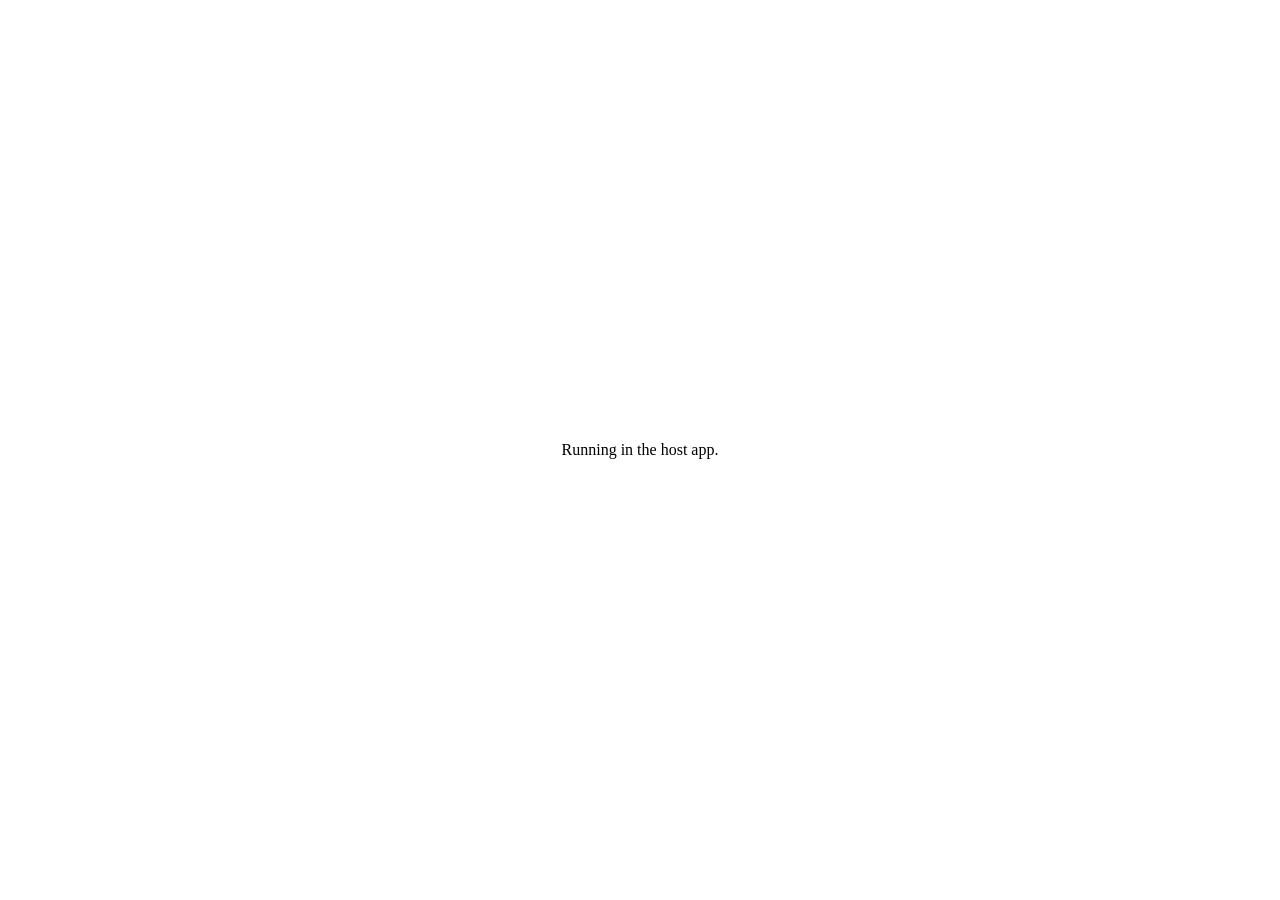
==== 100%/Shared (App)/Resources/Base.lproj/Main.html @ e72dddfa "Add classic Snake host app game" ====
<!DOCTYPE html>
<html>
<head>
    <meta http-equiv="Content-Type" content="text/html; charset=utf-8">
    <meta http-equiv="Content-Security-Policy" content="default-src 'self'">
    <meta name="viewport" content="width=device-width, initial-scale=1, user-scalable=no">
    <title>Snake</title>
    <link rel="stylesheet" href="../Style.css">
    <script src="../SnakeGame.js" defer></script>
    <script src="../Script.js" defer></script>
</head>
<body>
    <main class="app-shell">
        <img class="app-icon" src="../Icon.png" width="64" height="64" alt="100% Icon">
        <section class="game-copy" aria-label="Game introduction">
            <h1>Snake</h1>
            <p class="subtitle">Classic grid movement with a minimal host app shell.</p>
            <p class="platform-note" data-platform>Running in the host app.</p>
        </section>
        <section class="scoreboard" aria-label="Scoreboard">
            <div class="score-card">
                <span>Score</span>
                <strong data-score>0</strong>
            </div>
            <div class="score-card">
                <span>Status</span>
                <strong data-status>Ready</strong>
            </div>
        </section>
        <div class="game-actions">
            <button type="button" data-toggle-play>Start</button>
            <button type="button" data-restart>Restart</button>
        </div>
        <div class="board-wrapper">
            <div class="board" data-board role="grid" aria-label="Snake game board"></div>
        </div>
        <p class="game-help">Arrow keys or WASD move. Space pauses. R restarts the run.</p>
        <div class="touch-controls" aria-label="On-screen controls">
            <div class="control-row">
                <button type="button" data-direction="up">Up</button>
            </div>
            <div class="control-row">
                <button type="button" data-direction="left">Left</button>
                <button type="button" data-toggle-play>Pause</button>
                <button type="button" data-direction="right">Right</button>
            </div>
            <div class="control-row">
                <button type="button" data-direction="down">Down</button>
            </div>
        </div>
    </main>
</body>
</html>
---- 100%/Shared (App)/Resources/Style.css ----
* {
    box-sizing: border-box;
    -webkit-user-select: none;
    -webkit-user-drag: none;
    cursor: default;
}

:root {
    color-scheme: light dark;
    --spacing: 20px;
    --board-size: min(78vmin, 420px);
    --panel-border: rgba(128, 128, 128, 0.35);
    --panel-fill: rgba(128, 128, 128, 0.14);
    --cell-fill: rgba(128, 128, 128, 0.18);
    --food-fill: #d64545;
}

html {
    height: 100%;
}

body {
    display: flex;
    align-items: center;
    justify-content: center;
    flex-direction: column;
    gap: var(--spacing);
    margin: 0;
    min-height: 100%;
    padding: var(--spacing);
    font: -apple-system-body;
    text-align: center;
}

p {
    margin: 0;
}

button {
    padding: 10px 14px;
    border: 1px solid var(--panel-border);
    border-radius: 10px;
    background: var(--panel-fill);
    font: inherit;
    cursor: pointer;
}

.app-shell {
    width: min(100%, 560px);
    display: flex;
    flex-direction: column;
    align-items: center;
    gap: 16px;
}

.app-icon {
    width: 64px;
    height: 64px;
    border-radius: 14px;
}

h1 {
    margin: 0;
    font: -apple-system-headline;
}

.game-copy {
    display: flex;
    flex-direction: column;
    gap: 6px;
}

.subtitle,
.platform-note,
.game-help {
    opacity: 0.75;
}

.scoreboard,
.game-actions,
.control-row {
    width: 100%;
    display: flex;
    gap: 12px;
    justify-content: center;
}

.scoreboard {
    display: grid;
    grid-template-columns: repeat(2, minmax(0, 1fr));
}

.score-card {
    display: flex;
    flex-direction: column;
    gap: 6px;
    padding: 12px 14px;
    border: 1px solid var(--panel-border);
    border-radius: 12px;
    background: var(--panel-fill);
}

.score-card span {
    font-size: 0.9em;
    opacity: 0.72;
}

.score-card strong {
    font-size: 1.2em;
}

.board-wrapper {
    width: 100%;
    display: flex;
    justify-content: center;
}

.board {
    --columns: 16;
    width: var(--board-size);
    aspect-ratio: 1;
    display: grid;
    grid-template-columns: repeat(var(--columns), 1fr);
    gap: 2px;
    padding: 2px;
    border: 1px solid var(--panel-border);
    border-radius: 14px;
    background: var(--panel-fill);
    touch-action: none;
}

.board-cell {
    border-radius: 4px;
    background: var(--cell-fill);
}

.board-cell.snake {
    background: currentColor;
    opacity: 0.7;
}

.board-cell.head {
    opacity: 1;
}

.board-cell.food {
    background: var(--food-fill);
    opacity: 1;
}

.touch-controls {
    display: none;
    width: 100%;
    gap: 10px;
}

@media (max-width: 720px), (pointer: coarse) {
    .touch-controls {
        display: flex;
        flex-direction: column;
        align-items: center;
    }
}

@media (max-width: 480px) {
    body {
        padding: 14px;
    }

    .app-icon {
        width: 52px;
        height: 52px;
    }

    .board {
        width: min(86vw, 420px);
    }
}
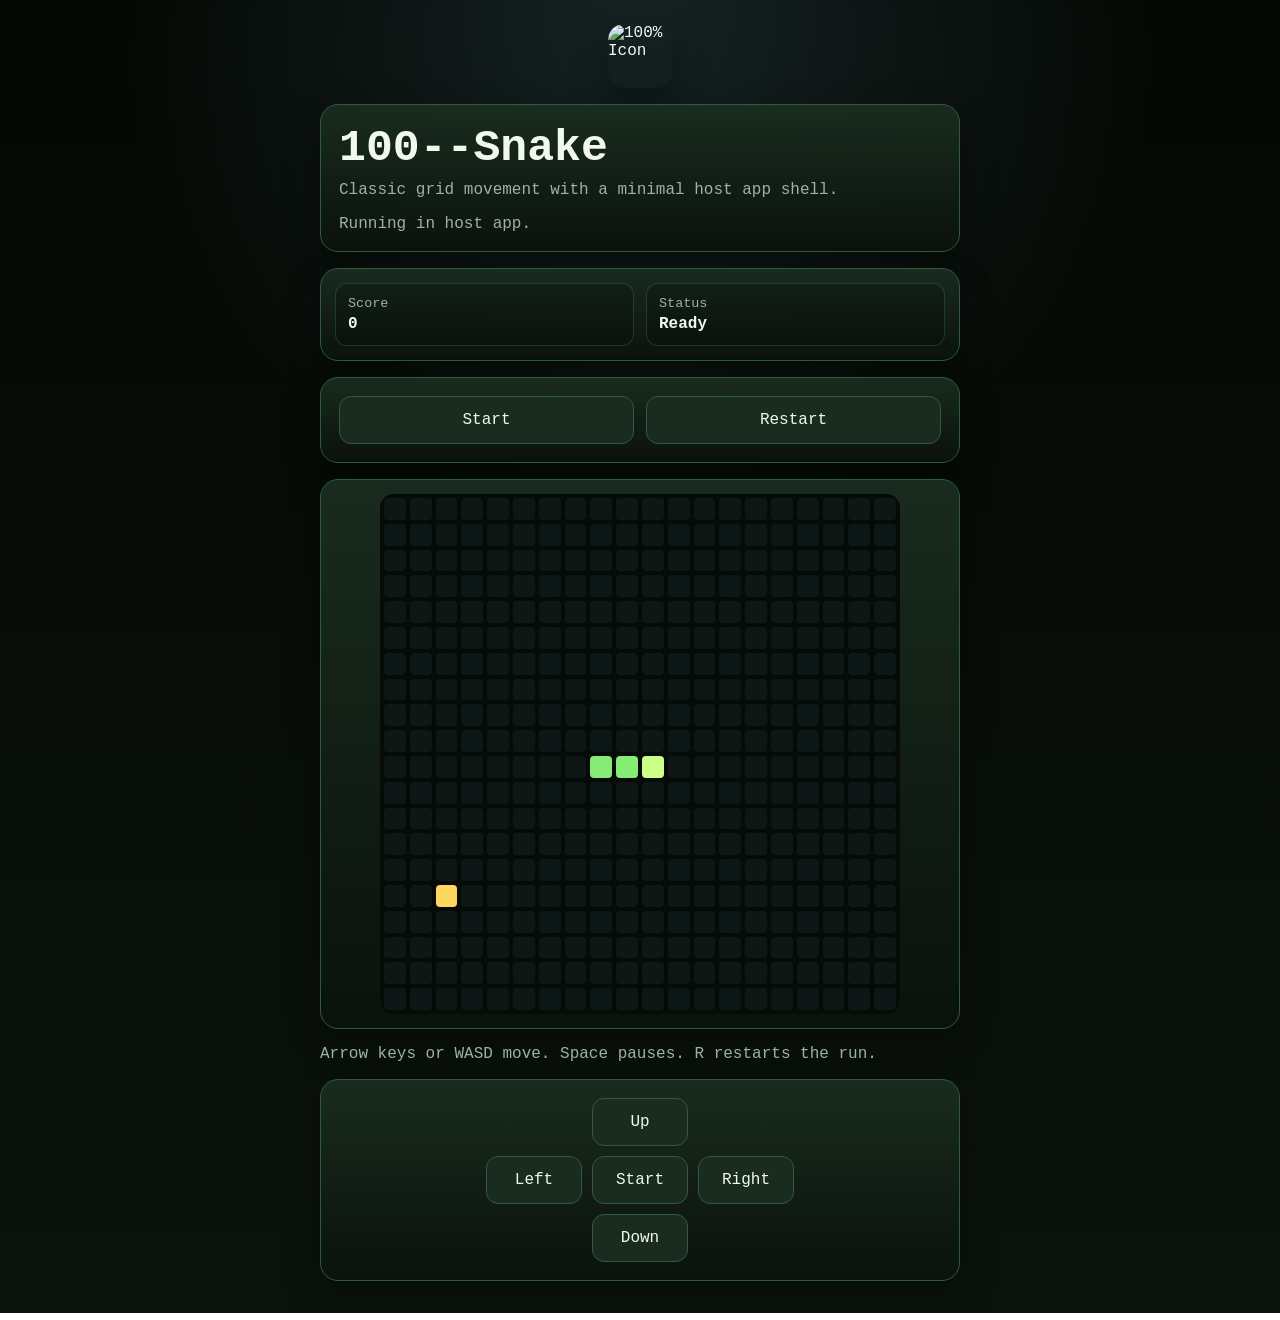
==== commit 05e6bdb2: "Update titles in HTML files to reflect game branding as '100--Snake'" ====
--- a/100%/Shared (App)/Resources/Base.lproj/Main.html
+++ b/100%/Shared (App)/Resources/Base.lproj/Main.html
@@ -4,7 +4,7 @@
     <meta http-equiv="Content-Type" content="text/html; charset=utf-8">
     <meta http-equiv="Content-Security-Policy" content="default-src 'self'">
     <meta name="viewport" content="width=device-width, initial-scale=1, user-scalable=no">
-    <title>Snake</title>
+    <title>100--Snake</title>
     <link rel="stylesheet" href="../Style.css">
     <script src="../SnakeGame.js" defer></script>
     <script src="../Script.js" defer></script>
@@ -13,7 +13,7 @@
     <main class="app-shell">
         <img class="app-icon" src="../Icon.png" width="64" height="64" alt="100% Icon">
         <section class="game-copy" aria-label="Game introduction">
-            <h1>Snake</h1>
+            <h1>100--Snake</h1>
             <p class="subtitle">Classic grid movement with a minimal host app shell.</p>
             <p class="platform-note" data-platform>Running in the host app.</p>
         </section>
--- a/100%/Shared (App)/Resources/Style.css
+++ b/100%/Shared (App)/Resources/Style.css
@@ -1,178 +1,191 @@
+:root {
+    --bg: #0b120c;
+    --panel: #132117;
+    --panel-strong: #1a2c1f;
+    --line: #2e5a3f;
+    --ink: #f1f8ee;
+    --muted: #9bb4a2;
+    --snake: #87ec73;
+    --snake-head: #cbff88;
+    --food: #ffd75e;
+    --accent: #90d9ff;
+    --shadow: 0 16px 36px rgba(0, 0, 0, 0.32);
+}
+
 * {
     box-sizing: border-box;
-    -webkit-user-select: none;
-    -webkit-user-drag: none;
-    cursor: default;
-}
-
-:root {
-    color-scheme: light dark;
-    --spacing: 20px;
-    --board-size: min(78vmin, 420px);
-    --panel-border: rgba(128, 128, 128, 0.35);
-    --panel-fill: rgba(128, 128, 128, 0.14);
-    --cell-fill: rgba(128, 128, 128, 0.18);
-    --food-fill: #d64545;
-}
-
-html {
-    height: 100%;
 }
 
 body {
-    display: flex;
-    align-items: center;
-    justify-content: center;
-    flex-direction: column;
-    gap: var(--spacing);
     margin: 0;
-    min-height: 100%;
-    padding: var(--spacing);
-    font: -apple-system-body;
-    text-align: center;
-}
-
-p {
-    margin: 0;
-}
-
-button {
-    padding: 10px 14px;
-    border: 1px solid var(--panel-border);
-    border-radius: 10px;
-    background: var(--panel-fill);
-    font: inherit;
-    cursor: pointer;
+    min-height: 100vh;
+    font-family: "SF Mono", "Menlo", "Consolas", monospace;
+    color: var(--ink);
+    background:
+        radial-gradient(circle at top, rgba(144, 217, 255, 0.12), transparent 36%),
+        linear-gradient(180deg, #040804 0%, var(--bg) 100%);
 }
 
 .app-shell {
-    width: min(100%, 560px);
-    display: flex;
-    flex-direction: column;
-    align-items: center;
-    gap: 16px;
+    width: min(92vw, 640px);
+    margin: 0 auto;
+    padding: 24px 0 32px;
 }
 
 .app-icon {
-    width: 64px;
-    height: 64px;
-    border-radius: 14px;
+    display: block;
+    margin: 0 auto 16px;
+    border-radius: 16px;
+    box-shadow: var(--shadow);
 }
 
-h1 {
-    margin: 0;
-    font: -apple-system-headline;
+.game-copy,
+.scoreboard,
+.game-actions,
+.board-wrapper,
+.touch-controls {
+    background: linear-gradient(180deg, rgba(26, 44, 31, 0.96), rgba(10, 18, 12, 0.96));
+    border: 1px solid var(--line);
+    border-radius: 18px;
+    box-shadow: var(--shadow);
 }
 
-.game-copy {
-    display: flex;
-    flex-direction: column;
-    gap: 6px;
+.game-copy,
+.game-actions,
+.touch-controls {
+    padding: 18px;
+}
+
+.scoreboard,
+.board-wrapper {
+    padding: 14px;
+}
+
+.game-copy h1 {
+    margin: 0 0 8px;
+    font-size: clamp(2rem, 4.4vw, 2.8rem);
 }
 
 .subtitle,
 .platform-note,
 .game-help {
-    opacity: 0.75;
+    margin: 0;
+    color: var(--muted);
 }
 
+.platform-note,
 .scoreboard,
 .game-actions,
-.control-row {
-    width: 100%;
-    display: flex;
-    gap: 12px;
-    justify-content: center;
+.board-wrapper,
+.game-help,
+.touch-controls {
+    margin-top: 16px;
 }
 
 .scoreboard {
     display: grid;
     grid-template-columns: repeat(2, minmax(0, 1fr));
+    gap: 12px;
 }
 
 .score-card {
-    display: flex;
-    flex-direction: column;
-    gap: 6px;
-    padding: 12px 14px;
-    border: 1px solid var(--panel-border);
+    padding: 12px;
     border-radius: 12px;
-    background: var(--panel-fill);
+    background: rgba(0, 0, 0, 0.18);
+    border: 1px solid rgba(144, 217, 255, 0.16);
 }
 
 .score-card span {
-    font-size: 0.9em;
-    opacity: 0.72;
+    display: block;
+    margin-bottom: 4px;
+    color: var(--muted);
+    font-size: 0.84rem;
 }
 
-.score-card strong {
-    font-size: 1.2em;
+.game-actions {
+    display: grid;
+    grid-template-columns: repeat(2, minmax(0, 1fr));
+    gap: 12px;
+}
+
+button {
+    min-height: 48px;
+    border: 1px solid var(--line);
+    border-radius: 12px;
+    background: var(--panel-strong);
+    color: var(--ink);
+    font: inherit;
+}
+
+button:disabled {
+    opacity: 0.52;
 }
 
 .board-wrapper {
-    width: 100%;
-    display: flex;
-    justify-content: center;
+    overflow: hidden;
 }
 
 .board {
-    --columns: 16;
-    width: var(--board-size);
+    display: grid;
+    grid-template-columns: repeat(var(--board-columns), minmax(0, 1fr));
+    gap: 4px;
+    width: min(100%, 520px);
+    margin: 0 auto;
     aspect-ratio: 1;
-    display: grid;
-    grid-template-columns: repeat(var(--columns), 1fr);
-    gap: 2px;
-    padding: 2px;
-    border: 1px solid var(--panel-border);
+    padding: 4px;
     border-radius: 14px;
-    background: var(--panel-fill);
-    touch-action: none;
+    background: #060b07;
 }
 
 .board-cell {
     border-radius: 4px;
-    background: var(--cell-fill);
+    background: rgba(144, 217, 255, 0.06);
 }
 
 .board-cell.snake {
-    background: currentColor;
-    opacity: 0.7;
+    background: var(--snake);
 }
 
-.board-cell.head {
-    opacity: 1;
+.board-cell.snake-head {
+    background: var(--snake-head);
 }
 
 .board-cell.food {
-    background: var(--food-fill);
-    opacity: 1;
+    background: var(--food);
 }
 
 .touch-controls {
-    display: none;
-    width: 100%;
+    display: grid;
     gap: 10px;
 }
 
-@media (max-width: 720px), (pointer: coarse) {
-    .touch-controls {
-        display: flex;
-        flex-direction: column;
-        align-items: center;
+.control-row {
+    display: flex;
+    justify-content: center;
+    gap: 10px;
+}
+
+.control-row button {
+    min-width: 96px;
+}
+
+@media (max-width: 520px) {
+    .app-shell {
+        width: min(94vw, 420px);
+        padding-top: 16px;
+    }
+
+    .scoreboard,
+    .game-actions {
+        grid-template-columns: 1fr;
+    }
+
+    .control-row {
+        flex-wrap: wrap;
+    }
+
+    .control-row button {
+        flex: 1 1 42%;
+        min-width: 0;
     }
 }
-
-@media (max-width: 480px) {
-    body {
-        padding: 14px;
-    }
-
-    .app-icon {
-        width: 52px;
-        height: 52px;
-    }
-
-    .board {
-        width: min(86vw, 420px);
-    }
-}
